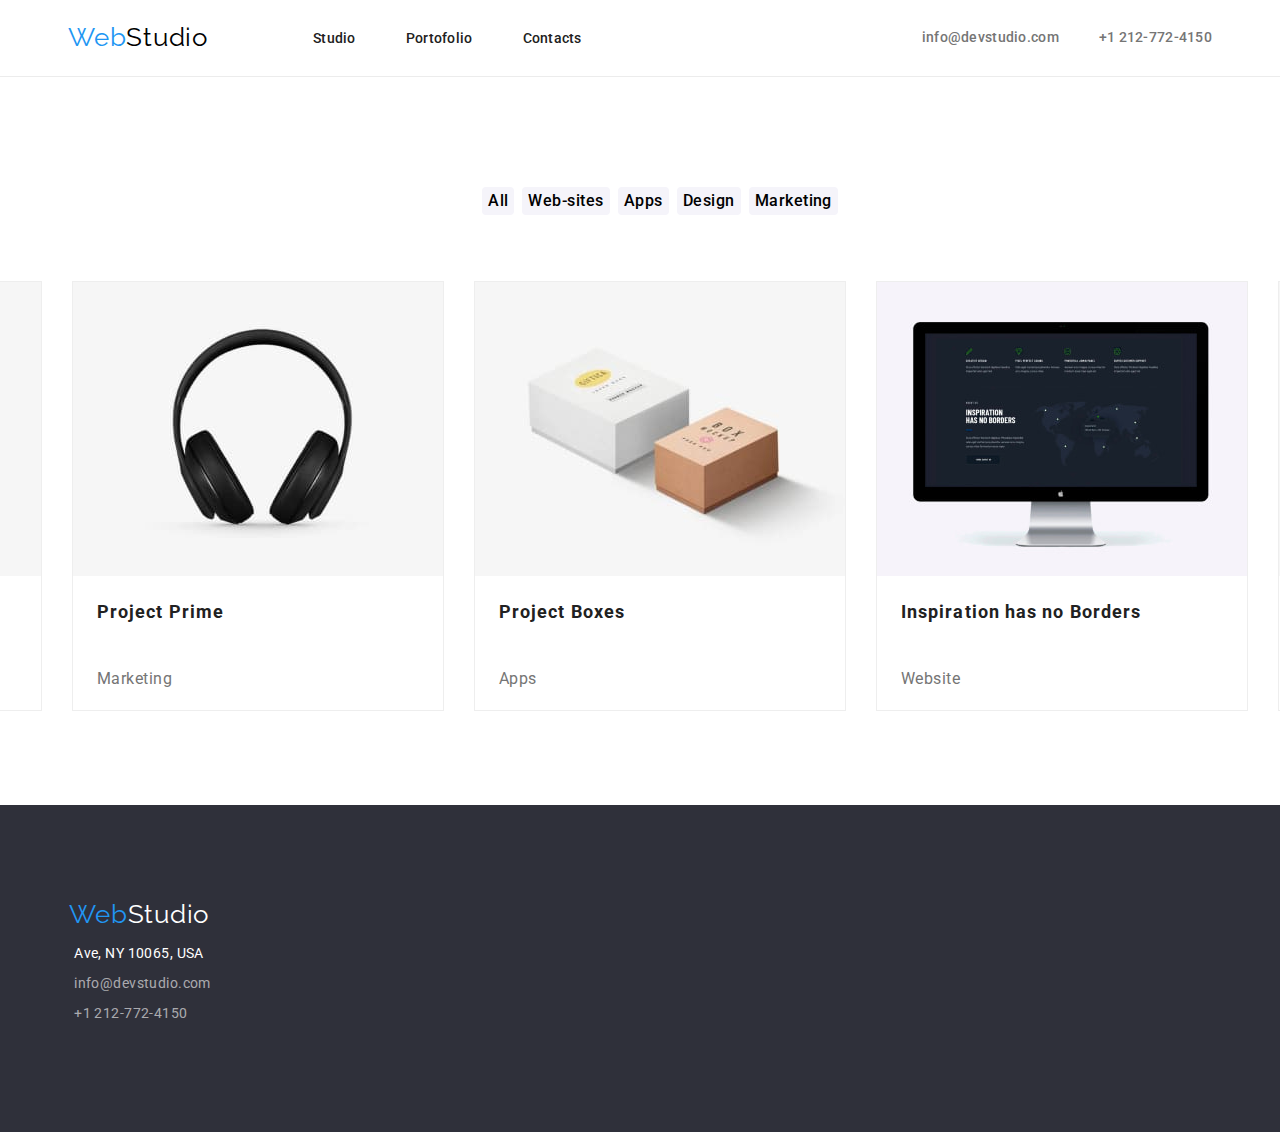
==== portfolio.html @ 8ca8684a "added-theme 3" ====
<!DOCTYPE html>
<html lang="en">
  <head>
    <meta charset="utf-8" />
    <link
      rel="stylesheet"
      href="node_modules/modern-normalize/modern-normalize.css"
    />
    <link rel="stylesheet" href="css/style.css" />
    <link rel="preconnect" href="https://fonts.googleapis.com" />
    <link rel="preconnect" href="https://fonts.gstatic.com" crossorigin />
    <link
      href="https://fonts.googleapis.com/css2?family=Raleway:wght@700&family=Roboto:wght@400;500;700;900&display=swap"
      rel="stylesheet"
    />

    <title>Portofolio</title>
  </head>
  <body>
    <div class="container">
      <header class="page-header">
        <a class="logo" href="index.html"
          ><span class="logo-first-word">Web</span>Studio</a
        >
        <nav>
          <ul class="list-content header-list">
            <li>
              <a class="link" href="index.html">Studio</a>
            </li>
            <li>
              <a class="link" href="portfolio.html">Portofolio</a>
            </li>
            <li>
              <a class="link" href="#">Contacts</a>
            </li>
          </ul>
        </nav>
        <ul class="list-content header-list-right">
          <li>
            <a class="contact-header" href="mailto:info@devstudio.com"
              ><p>info@devstudio.com</p></a
            >
          </li>
          <li>
            <a class="contact-header" href="tel:+1212-772-4150"
              ><p>+1 212-772-4150</p></a
            >
          </li>
        </ul>
      </header>
      <main>
        <section class="section">
          <ul class="list-content buttons-section">
            <li>
              <button class="buttons" type="button">
                <span class="buttons-text">All</span>
              </button>
            </li>
            <li>
              <button class="buttons" type="button">
                <span class="buttons-text">Web-sites</span>
              </button>
            </li>
            <li>
              <button class="buttons" type="button">
                <span class="buttons-text">Apps</span>
              </button>
            </li>
            <li>
              <button class="buttons" type="button">
                <span class="buttons-text">Design</span>
              </button>
            </li>
            <li>
              <button class="buttons" type="button">
                <span class="buttons-text">Marketing</span>
              </button>
            </li>
          </ul>
          <ul class="list-content projects-container">
            <li>
              <div class="projects">
                <img
                  src="images/project1.jpg"
                  alt="Technoduck Project"
                  width="370px"
                  height="294px"
                />
                <h3 class="projects-name">Technoduck</h3>
                <p class="projects-category">Web-site</p>
              </div>
            </li>
            <li>
              <div class="projects">
                <img
                  src="images/project2.jpg"
                  alt="Poster New Orlean vs Golden Star"
                  width="370px"
                  height="294px"
                />
                <h3 class="projects-name">Poster New Orlean vs Golden Star</h3>
                <p class="projects-category">Design</p>
              </div>
            </li>
            <li>
              <div class="projects">
                <img
                  src="images/project3.jpg"
                  alt="Seafood Restaurant"
                  width="370px"
                  height="294px"
                />
                <h3 class="projects-name">Seafood Restaurant</h3>
                <p class="projects-category">Apps</p>
              </div>
            </li>
            <li>
              <div class="projects">
                <img
                  src="images/project4.jpg"
                  alt="Project Prime"
                  width="370px"
                  height="294px"
                />
                <h3 class="projects-name">Project Prime</h3>
                <p class="projects-category">Marketing</p>
              </div>
            </li>
            <li>
              <div class="projects">
                <img
                  src="images/project5.jpg"
                  alt="Project Boxes"
                  width="370px"
                  height="294px"
                />
                <h3 class="projects-name">Project Boxes</h3>
                <p class="projects-category">Apps</p>
              </div>
            </li>
            <li>
              <div class="projects">
                <img
                  src="images/project6.jpg"
                  alt="Inspiration has no Borders"
                  width="370px"
                  height="294px"
                />
                <h3 class="projects-name">Inspiration has no Borders</h3>
                <p class="projects-category">Website</p>
              </div>
            </li>
            <li>
              <div class="projects">
                <img
                  src="images/project7.jpg"
                  alt="Limited Edition"
                  width="370px"
                  height="294px"
                />
                <h3 class="projects-name">Limited Edition</h3>
                <p class="projects-category">Design</p>
              </div>
            </li>
            <li>
              <div class="projects">
                <img
                  src="images/project8.jpg"
                  alt="Project LAB"
                  width="370px"
                  height="294px"
                />
                <h3 class="projects-name">Project LAB</h3>
                <p class="projects-category">Marketing</p>
              </div>
            </li>
            <li>
              <div class="projects">
                <img
                  src="images/project9.jpg"
                  alt="Growing Business"
                  width="370px"
                  height="294px"
                />
                <h3 class="projects-name">Growing Business</h3>
                <p class="projects-category">Apps</p>
              </div>
            </li>
          </ul>
        </section>
      </main>
      <footer class="footer-page">
        <div class="footer-adress-contacts-container">
          <a class="logo-footer" href="index.html"
            ><span class="logo-footer-first-word">Web</span>Studio</a
          >
          <address>
            <ul class="list-content footer-content">
              <li>
                <a
                  class="adress-footer"
                  href="https://goo.gl/maps/83Axbr2DgfrndoFE7"
                  ><p>Ave, NY 10065, USA</p></a
                >
              </li>
              <li>
                <a class="contact-footer" href="mailto:info@devstudio.com"
                  ><p>info@devstudio.com</p></a
                >
              </li>
              <li>
                <a class="contact-footer" href="tel:+1212-772-4150"
                  ><p>+1 212-772-4150</p></a
                >
              </li>
            </ul>
          </address>
        </div>
      </footer>
    </div>
  </body>
</html>
---- css/style.css ----
/* For all pages */
:root {
  --font-family: inherit;
  --font-weight: 500;
  --main-text-color: #212121;
  --background-color: #ffffff;
  --hover-color: #2196f3;
  --background-footer-color: #2f303a;
  --contacts-and-links-color: #757575;
}
body {
  font-family: "Roboto", "raleway", sans-serif;
  color: var(--main-text-color);
  font-style: normal;
  margin: 0;
}
.container {
  margin: 0 auto;
}
.section {
  padding: 94px 0;
}
.logo {
  width: 145px;
  height: 31px;
  font-family: "Raleway";
  font-size: 26px;
  line-height: 1.19;
  letter-spacing: 0.03em;
  color: #000;
  text-decoration: none;
}
.page-header {
  display: flex;
  justify-content: center;
  margin: 0 auto;
  align-items: center;
  border-bottom: 1px solid #ececec;
}
.header-list {
  display: flex;
  gap: 50px;
  padding-left: 100px;
}
.header-list-right {
  display: flex;
  gap: 40px;
  margin-left: 300px;
}
.link {
  font-weight: var(--font-weight);
  font-size: 14px;
  line-height: 1.14;
  letter-spacing: 0.02em;
  text-decoration: none;
  color: var(--main-text-color);
}
.link:hover,
.contact-header:hover,
.contact-footer:hover,
.lnk:focus,
.contact-header:focus,
.contact-footer:focus {
  color: var(--hover-color);
}

.contact-header {
  color: var(--contacts-and-links-color);
  font-weight: var(--font-weight);
  font-size: 14px;
  line-height: 1.14;
  letter-spacing: 0.02em;
  text-decoration: none;
  color: var(--contacts-and-links-color);
}

.list-content {
  list-style: none;
}
.footer-adress-contacts-container {
  margin-right: 1035px;
}

.logo-footer {
  font-family: "Raleway";
  width: 145px;
  height: 31px;
  font-size: 26px;
  line-height: 1.19;
  letter-spacing: 0.03em;
  color: var(--background-color);
  text-decoration: none;
  padding-left: 35px;
  padding-bottom: 100px;
}
.footer-page {
  display: flex;
  justify-content: center;
  padding: 94px;
  background-color: var(--background-footer-color);
  margin-bottom: 0;
}
.logo-footer-first-word,
.logo-first-word {
  color: var(--hover-color);
}

.adress-footer {
  font-style: normal;
  font-weight: 400;
  font-size: 14px;
  line-height: 1.14;
  letter-spacing: 0.03em;
  color: var(--background-color);
  text-decoration: none;
}
.adress-footer:hover {
  color: var(--hover-color);
}
.contact-footer {
  font-style: normal;
  font-size: 14px;
  line-height: 1.14;
  letter-spacing: 0.03em;
  color: rgba(255, 255, 255, 0.6);
  text-decoration: none;
}
/* Index */

.main-banner {
  display: flex;
  flex-direction: column;
  flex-wrap: wrap;
  justify-content: center;
  align-items: center;
  background-color: #2f303a;
  height: 600px;
  margin: 0 auto;
}
h1 {
  display: flex;
  flex-wrap: wrap;
  font-family: inherit;
  font-weight: 900;
  font-size: 44px;
  line-height: 60px;
  text-align: center;
  letter-spacing: 0.06em;
  text-transform: uppercase;
  color: var(--background-color);
}

.button-index-page {
  width: 200px;
  background: #2196f3;
  box-shadow: 0px 4px 4px rgba(0, 0, 0, 0.15);
  border-radius: 4px;
  border: none;
}
.button-index-page > p {
  font-weight: 700;
  font-size: 16px;
  line-height: 1.87;
  text-align: center;
  letter-spacing: 0.06em;
  color: #ffffff;
}
.section-main-core-strengths {
  display: flex;
  margin: 0 auto;
  width: 1200px;
}
.main-core-strengths {
  display: flex;
  justify-content: center;
  gap: 30px;
}
.main-strengths-title {
  display: flex;
  font-weight: 700;
  font-size: 14px;
  line-height: 1.14;
  letter-spacing: 0.03em;
  text-transform: uppercase;
  color: var(--main-text-color);
}
.main-strengths-text {
  display: flex;
  font-weight: 400;
  font-size: 14px;
  line-height: 1.71;
  letter-spacing: 0.03em;
  color: var(--contacts-and-links-color);
}
.main-activities {
  display: flex;
  margin: 0 auto;
  gap: 30px;
  width: 1200px;
}
.main-activities-staff-title {
  display: flex;
  margin: 0 auto;
  justify-content: center;
  font-weight: 700;
  font-size: 36px;
  text-align: center;
  line-height: 42px;
  letter-spacing: 0.03em;
  color: var(--main-text-color);
  margin-bottom: 45px;
}
.staff-section {
  display: flex;
  flex-direction: column;
  align-items: center;
  background-color: #f5f4fa;
}
.our-team-title {
  font-weight: 700;
  font-size: 36px;
  line-height: 42px;
  text-align: center;
  letter-spacing: 0.03em;
  color: var(--main-text-color);
}
.main-staff {
  display: flex;
  gap: 30px;
}
.main-staff-card {
  display: flex;
  flex-direction: column;
  background-color: var(--background-color);
  box-shadow: 0px 1px 3px rgba(0, 0, 0, 0.12), 0px 1px 1px rgba(0, 0, 0, 0.14),
    0px 2px 1px rgba(0, 0, 0, 0.2);
  border-radius: 0px 0px 4px 4px;
}
.main-staff-name {
  font-weight: 500;
  font-size: 16px;
  line-height: 1.18;
  text-align: center;
  letter-spacing: 0.03em;
  color: var(--main-text-color);
}
.main-staff-occupation {
  font-weight: 400;
  font-size: 16px;
  line-height: 1.18;
  text-align: center;
  letter-spacing: 0.03em;
  color: var(--contacts-and-links-color);
}
/*Portofolio */

.buttons-section {
  display: flex;
  gap: 8px;
  justify-content: center;
  padding-bottom: 50px;
}
.buttons {
  background-color: #f5f4fa;
  width: 100%;
  border-radius: 4px;
  cursor: pointer;
  border-style: unset;
}
.buttons:hover {
  color: var(--background-color);
  background-color: var(--hover-color);
  box-shadow: 0px 3px 1px rgba(0, 0, 0, 0.1), 0px 1px 2px rgba(0, 0, 0, 0.08),
    0px 2px 2px rgba(0, 0, 0, 0.12);
}
.buttons-text {
  font-family: "Roboto";
  font-weight: var(--font-weight);
  font-size: 16px;
  line-height: 1.62;
  text-align: center;
  letter-spacing: 0.03em;
}
.projects-container {
  display: flex;
  justify-content: center;
  margin: 0 auto;
  gap: 30px;
  width: 1200px;
}

.projects {
  display: flex;
  flex-direction: column;
  border: 1px solid #eeeeee;
}

.projects-name {
  font-size: 18px;
  line-height: 2;
  letter-spacing: 0.06em;
  margin-left: 24px;
}

.projects-category {
  font-size: 16px;
  line-height: 1.87;
  letter-spacing: 0.03em;
  color: var(--contacts-and-links-color);
  margin-left: 24px;
}
.portfolio-footer-page {
  display: flex;
  justify-content: center;
  padding: 94px;
  margin: 0 auto;
  background-color: var(--background-footer-color);
  margin-bottom: 0;
}
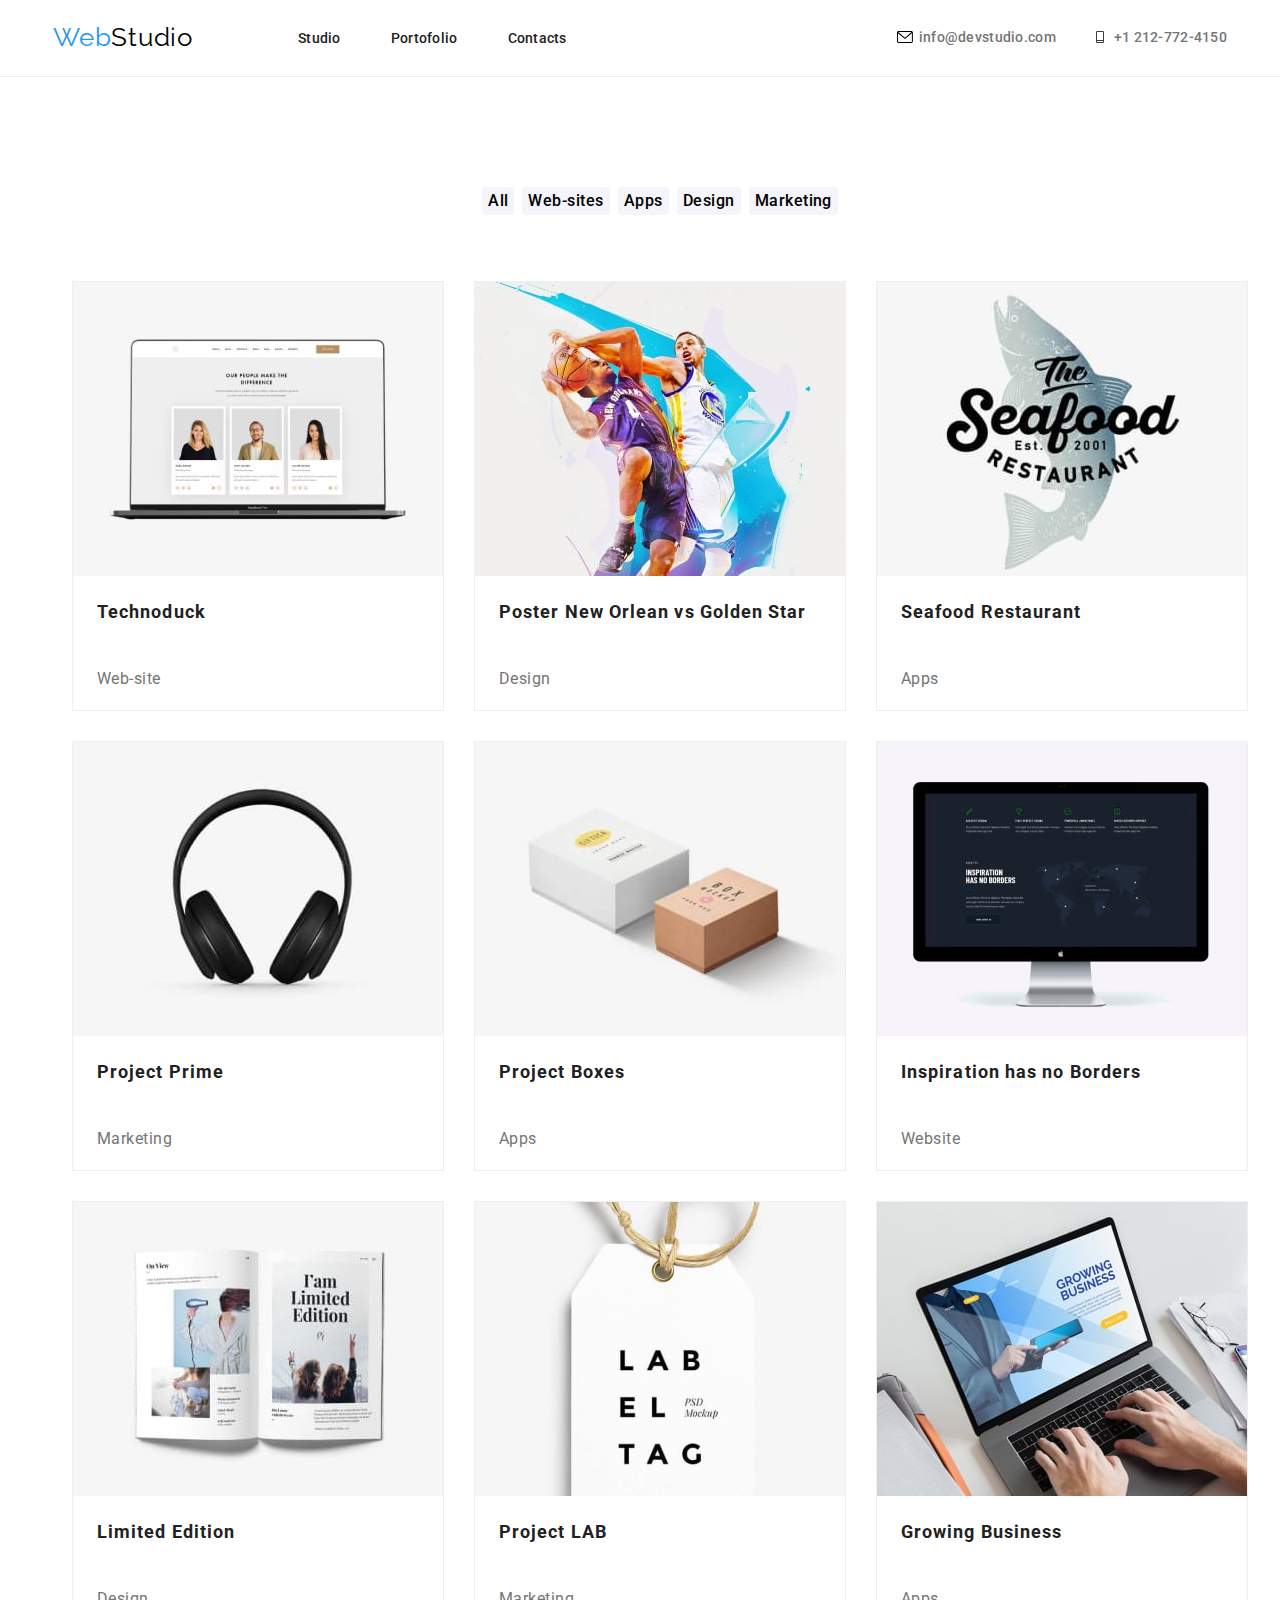
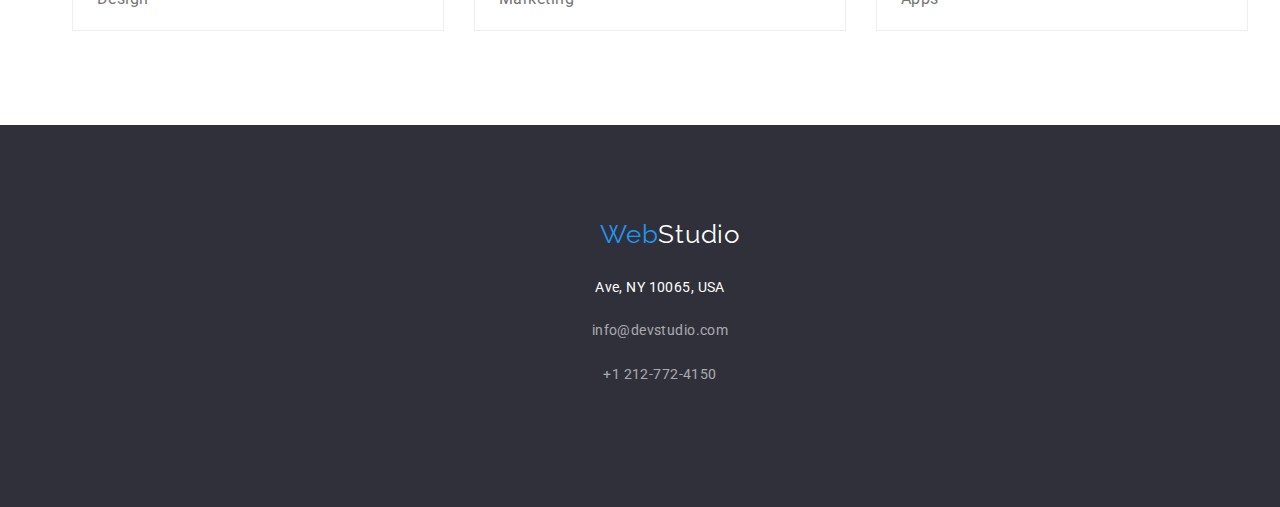
==== commit 4c858c51: "another-changes" ====
--- a/portfolio.html
+++ b/portfolio.html
@@ -35,16 +35,35 @@
             </li>
           </ul>
         </nav>
+
         <ul class="list-content header-list-right">
           <li>
-            <a class="contact-header" href="mailto:info@devstudio.com"
-              ><p>info@devstudio.com</p></a
-            >
-          </li>
-          <li>
-            <a class="contact-header" href="tel:+1212-772-4150"
-              ><p>+1 212-772-4150</p></a
-            >
+            <svg class="contact-header-svg">
+              <use
+                href="./images/icons-svg.svg#iconmail1"
+                width="16px"
+                height="12px"
+              ></use>
+            </svg>
+          </li>
+          <li>
+            <a class="contact-header" href="mailto:info@devstudio.com">
+              <p>info@devstudio.com</p>
+            </a>
+          </li>
+          <li>
+            <svg class="contact-header-svg">
+              <use
+                href="./images/icons-svg.svg#icon-phone-1"
+                width="16px"
+                height="12px"
+              ></use>
+            </svg>
+          </li>
+          <li>
+            <a class="contact-header" href="tel:+1212-772-4150">
+              <p>+1 212-772-4150</p>
+            </a>
           </li>
         </ul>
       </header>
--- a/css/style.css
+++ b/css/style.css
@@ -12,7 +12,7 @@
   font-family: "Roboto", "raleway", sans-serif;
   color: var(--main-text-color);
   font-style: normal;
-  margin: 0;
+  margin: 0 auto;
 }
 .container {
   margin: 0 auto;
@@ -44,8 +44,16 @@
 }
 .header-list-right {
   display: flex;
-  gap: 40px;
-  margin-left: 300px;
+  gap: 6px;
+  padding-left: 300px;
+}
+.contact-header-svg {
+  display: flex;
+  margin: 15px 0 0 30px;
+  width: 16px;
+  height: 14px;
+}
+.contact-header-svg > use {
 }
 .link {
   font-weight: var(--font-weight);
@@ -78,7 +86,6 @@
   list-style: none;
 }
 .footer-adress-contacts-container {
-  margin-right: 1035px;
 }
 
 .logo-footer {
@@ -90,8 +97,12 @@
   letter-spacing: 0.03em;
   color: var(--background-color);
   text-decoration: none;
-  padding-left: 35px;
-  padding-bottom: 100px;
+  padding-left: 60px;
+}
+.footer-content {
+  display: flex;
+  flex-direction: column;
+  align-items: center;
 }
 .footer-page {
   display: flex;
@@ -105,7 +116,8 @@
   color: var(--hover-color);
 }
 
-.adress-footer {
+.adress-footer,
+.contact-footer {
   font-style: normal;
   font-weight: 400;
   font-size: 14px;
@@ -118,24 +130,34 @@
   color: var(--hover-color);
 }
 .contact-footer {
-  font-style: normal;
-  font-size: 14px;
-  line-height: 1.14;
-  letter-spacing: 0.03em;
   color: rgba(255, 255, 255, 0.6);
-  text-decoration: none;
-}
+}
+#titleFooter {
+  font-weight: 700;
+  font-size: 14px;
+  line-height: 16px;
+  letter-spacing: 0.03em;
+  text-transform: uppercase;
+  color: #ffffff;
+}
+.socials-footer-container {
+  display: flex;
+}
+.socials-icons-footer {
+  display: flex;
+}
+/* svgs */
 /* Index */
-
 .main-banner {
   display: flex;
   flex-direction: column;
-  flex-wrap: wrap;
-  justify-content: center;
   align-items: center;
-  background-color: #2f303a;
+  justify-content: center;
+  background: linear-gradient(#2f303a66 40%, rgba(47, 48, 58, 0.4)),
+    url("../images/banner-img.jpg") no-repeat;
+  margin: 0 auto;
+  width: 1600px;
   height: 600px;
-  margin: 0 auto;
 }
 h1 {
   display: flex;
@@ -143,7 +165,7 @@
   font-family: inherit;
   font-weight: 900;
   font-size: 44px;
-  line-height: 60px;
+  line-height: 1.36;
   text-align: center;
   letter-spacing: 0.06em;
   text-transform: uppercase;
@@ -165,16 +187,31 @@
   letter-spacing: 0.06em;
   color: #ffffff;
 }
-.section-main-core-strengths {
-  display: flex;
+.main-strengths-svg-container {
+  display: flex;
+  justify-content: center;
+  gap: 30px;
+  margin-bottom: 30px;
+}
+.strengths-svg-window {
+  display: flex;
+  align-text: center;
+  width: 270px;
+  height: 120px;
+
+  background: #f5f4fa;
+  border-radius: 4px;
+}
+.strengths-svg-window > svg > use {
+  transform: translate(99px, 25px);
+}
+.main-core-strengths {
+  display: flex;
+  justify-content: center;
+  gap: 30px;
   margin: 0 auto;
   width: 1200px;
 }
-.main-core-strengths {
-  display: flex;
-  justify-content: center;
-  gap: 30px;
-}
 .main-strengths-title {
   display: flex;
   font-weight: 700;
@@ -202,10 +239,10 @@
   display: flex;
   margin: 0 auto;
   justify-content: center;
+  text-align: center;
   font-weight: 700;
   font-size: 36px;
-  text-align: center;
-  line-height: 42px;
+  line-height: 1.16;
   letter-spacing: 0.03em;
   color: var(--main-text-color);
   margin-bottom: 45px;
@@ -219,10 +256,24 @@
 .our-team-title {
   font-weight: 700;
   font-size: 36px;
-  line-height: 42px;
-  text-align: center;
-  letter-spacing: 0.03em;
-  color: var(--main-text-color);
+  line-height: 1.16;
+  text-align: center;
+  letter-spacing: 0.03em;
+  color: var(--main-text-color);
+}
+.icons-staff {
+  display: flex;
+  justify-content: flex-start;
+  align-items: flex-start;
+  gap: 10px;
+}
+.icons-staff-item {
+  display: flex;
+  justify-content: flex-start;
+  align-items: flex-start;
+}
+.icons-staff > .icons-staff-item > a > svg > use {
+  transform: scale(0.46, 0.46);
 }
 .main-staff {
   display: flex;
@@ -252,6 +303,36 @@
   letter-spacing: 0.03em;
   color: var(--contacts-and-links-color);
 }
+.regular-customers-title {
+  font-weight: 700;
+  font-size: 27px;
+  line-height: 42px;
+  text-align: center;
+  padding: 94px 0 16px 0;
+  letter-spacing: 0.03em;
+  color: var(--main-text-color);
+}
+.regular-customers-container {
+  display: flex;
+  gap: 30px;
+  justify-content: center;
+  align-items: center;
+  margin: 0 auto;
+  width: 1200px;
+  padding-bottom: 94px;
+}
+.regular-customers-window {
+  display: flex;
+  justify-content: center;
+  box-sizing: border-box;
+  width: 170px;
+  height: 92px;
+  border: 1px solid #afb1b8;
+  border-radius: 4px;
+}
+.regular-customers-window > svg > use {
+  transform: scale(0.53, 0.53) translate(68px, 40px);
+}
 /*Portofolio */
 
 .buttons-section {
@@ -262,7 +343,6 @@
 }
 .buttons {
   background-color: #f5f4fa;
-  width: 100%;
   border-radius: 4px;
   cursor: pointer;
   border-style: unset;
@@ -285,6 +365,7 @@
   display: flex;
   justify-content: center;
   margin: 0 auto;
+  flex-wrap: wrap;
   gap: 30px;
   width: 1200px;
 }
@@ -315,5 +396,8 @@
   padding: 94px;
   margin: 0 auto;
   background-color: var(--background-footer-color);
-  margin-bottom: 0;
-}
+}
+/* Icons-svg */
+#iconmail1 {
+  stroke: #757575;
+}
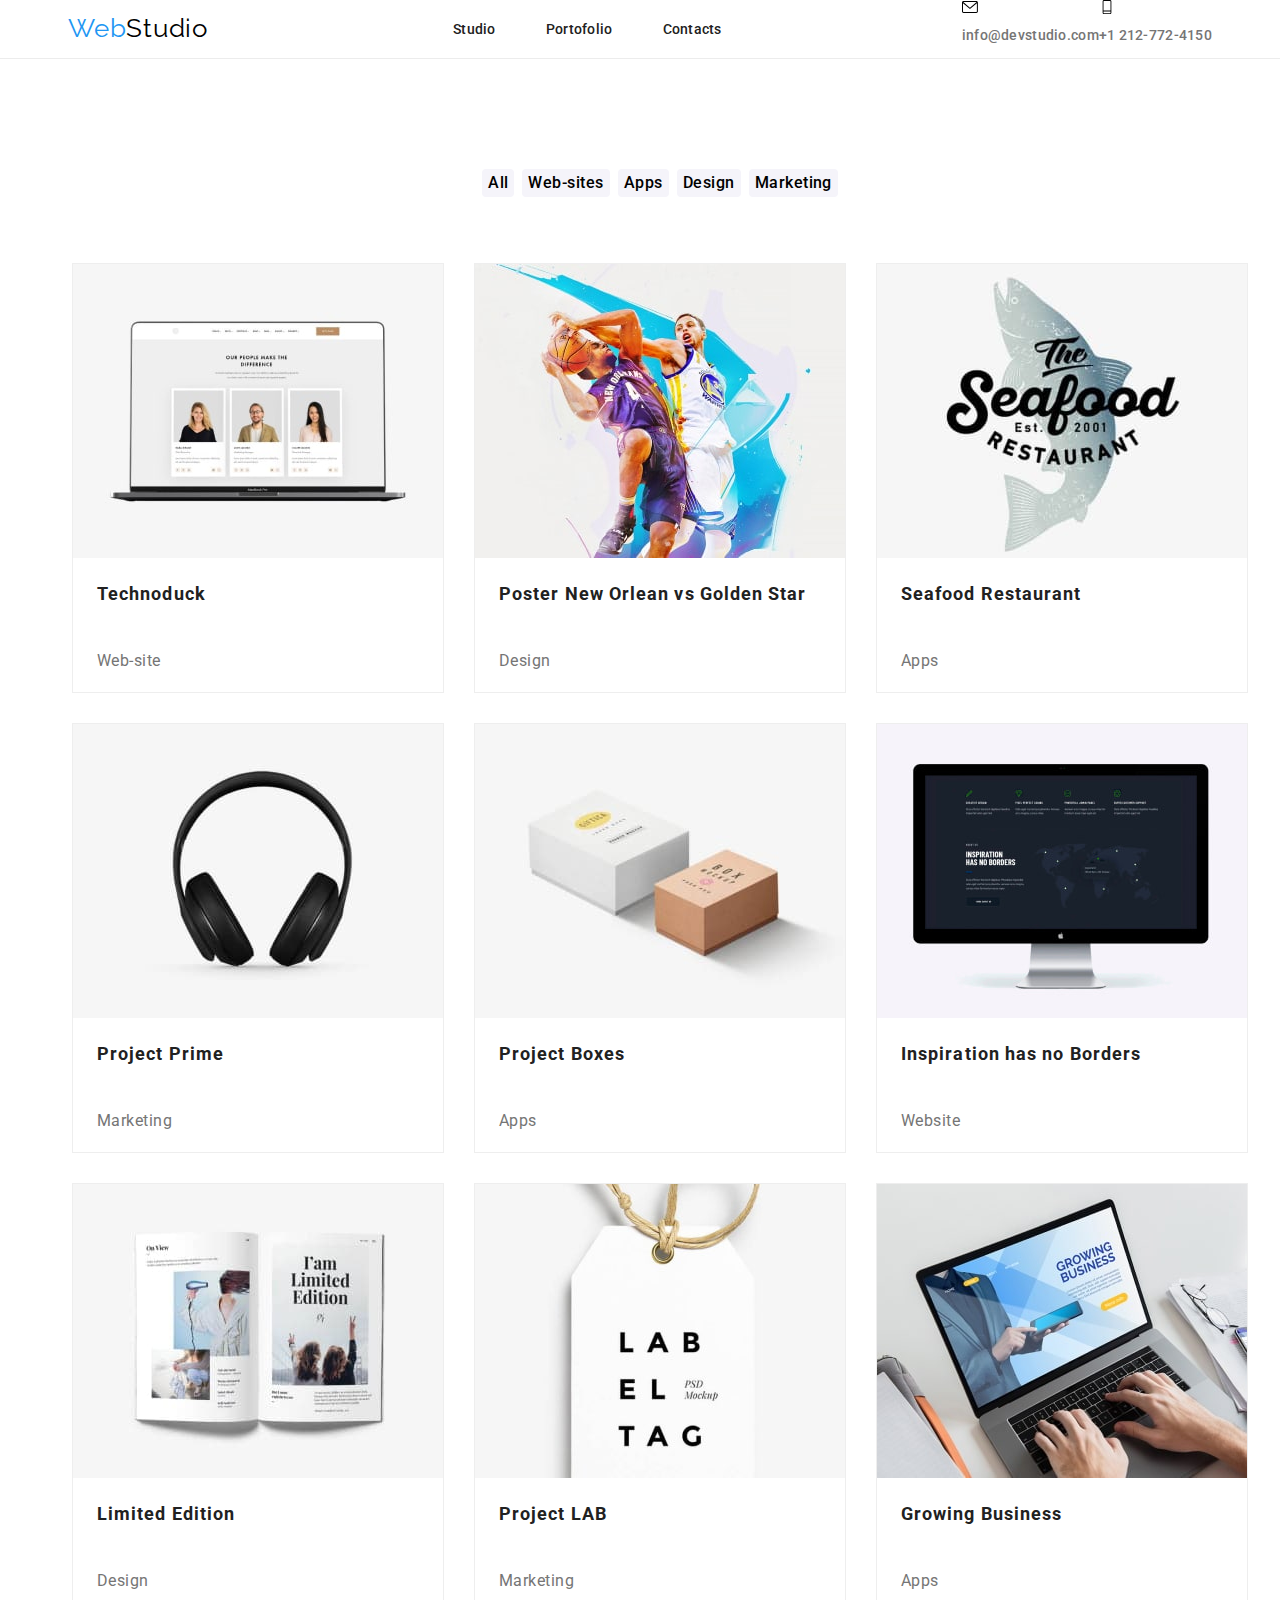
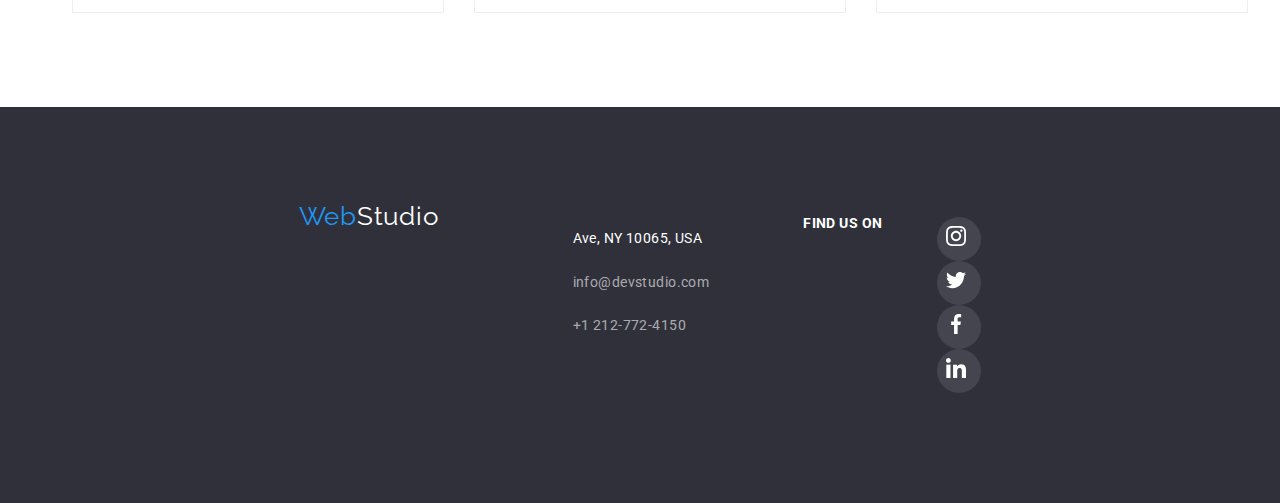
==== commit 01913455: "changes-at-placement" ====
--- a/portfolio.html
+++ b/portfolio.html
@@ -17,7 +17,7 @@
     <title>Portofolio</title>
   </head>
   <body>
-    <div class="container">
+    <div>
       <header class="page-header">
         <a class="logo" href="index.html"
           ><span class="logo-first-word">Web</span>Studio</a
@@ -35,33 +35,21 @@
             </li>
           </ul>
         </nav>
-
         <ul class="list-content header-list-right">
           <li>
-            <svg class="contact-header-svg">
-              <use
-                href="./images/icons-svg.svg#iconmail1"
-                width="16px"
-                height="12px"
-              ></use>
-            </svg>
-          </li>
-          <li>
             <a class="contact-header" href="mailto:info@devstudio.com">
+              <svg class="contact-header-svg">
+                <use href="./images/icons-svg.svg#iconmail1"></use>
+              </svg>
               <p>info@devstudio.com</p>
             </a>
           </li>
           <li>
-            <svg class="contact-header-svg">
-              <use
-                href="./images/icons-svg.svg#icon-phone-1"
-                width="16px"
-                height="12px"
-              ></use>
-            </svg>
-          </li>
-          <li>
             <a class="contact-header" href="tel:+1212-772-4150">
+              <svg class="contact-header-svg">
+                <use href="./images/icons-svg.svg#icon-phone-1"></use>
+              </svg>
+
               <p>+1 212-772-4150</p>
             </a>
           </li>
@@ -209,31 +197,88 @@
         </section>
       </main>
       <footer class="footer-page">
-        <div class="footer-adress-contacts-container">
-          <a class="logo-footer" href="index.html"
-            ><span class="logo-footer-first-word">Web</span>Studio</a
-          >
-          <address>
-            <ul class="list-content footer-content">
-              <li>
-                <a
-                  class="adress-footer"
-                  href="https://goo.gl/maps/83Axbr2DgfrndoFE7"
-                  ><p>Ave, NY 10065, USA</p></a
-                >
-              </li>
-              <li>
-                <a class="contact-footer" href="mailto:info@devstudio.com"
-                  ><p>info@devstudio.com</p></a
-                >
-              </li>
-              <li>
-                <a class="contact-footer" href="tel:+1212-772-4150"
-                  ><p>+1 212-772-4150</p></a
-                >
-              </li>
-            </ul>
-          </address>
+        <div class="container footer-container">
+          <div class="footer-adress-contacts-container">
+            <div>
+              <a class="logo-footer" href="index.html"
+                ><span class="logo-footer-first-word">Web</span>Studio</a
+              >
+            </div>
+            <address>
+              <ul class="list-content address-container">
+                <li>
+                  <a
+                    class="adress-footer"
+                    href="https://goo.gl/maps/83Axbr2DgfrndoFE7"
+                    ><p>Ave, NY 10065, USA</p></a
+                  >
+                </li>
+                <li>
+                  <a class="contact-footer" href="mailto:info@devstudio.com"
+                    ><p>info@devstudio.com</p></a
+                  >
+                </li>
+                <li>
+                  <a class="contact-footer" href="tel:+1212-772-4150"
+                    ><p>+1 212-772-4150</p></a
+                  >
+                </li>
+              </ul>
+            </address>
+            <div class="socials-footer-container">
+              <h3 id="titleFooter">Find Us On</h3>
+              <ul class="list-content">
+                <li>
+                  <a class="socials-icons-footer" href="#"
+                    ><svg width="44px" height="44px">
+                      <use
+                        href="./images/icons-svg.svg#icon-instagram-2 "
+                        width="20px"
+                        height="20px"
+                        x="9"
+                        y="9"
+                      ></use></svg
+                  ></a>
+                </li>
+                <li>
+                  <a class="socials-icons-footer" href="#"
+                    ><svg width="44px" height="44px">
+                      <use
+                        href="./images/icons-svg.svg#icon-twitter "
+                        width="20px"
+                        height="20px"
+                        x="9"
+                        y="9"
+                      ></use></svg
+                  ></a>
+                </li>
+                <li>
+                  <a class="socials-icons-footer" href="#"
+                    ><svg width="44px" height="44px">
+                      <use
+                        href="./images/icons-svg.svg#icon-facebook-1 "
+                        width="20px"
+                        height="20px"
+                        x="9"
+                        y="9"
+                      ></use></svg
+                  ></a>
+                </li>
+                <li>
+                  <a class="socials-icons-footer" href="#"
+                    ><svg width="44px" height="44px">
+                      <use
+                        href="./images/icons-svg.svg#icon-linkedin-1 "
+                        width="20px"
+                        height="20px"
+                        x="9"
+                        y="9"
+                      ></use></svg
+                  ></a>
+                </li>
+              </ul>
+            </div>
+          </div>
         </div>
       </footer>
     </div>
--- a/css/style.css
+++ b/css/style.css
@@ -15,7 +15,8 @@
   margin: 0 auto;
 }
 .container {
-  margin: 0 auto;
+  max-width: 1200px;
+  margin: auto;
 }
 .section {
   padding: 94px 0;
@@ -29,31 +30,27 @@
   letter-spacing: 0.03em;
   color: #000;
   text-decoration: none;
+  padding-right: 200px;
 }
 .page-header {
   display: flex;
   justify-content: center;
-  margin: 0 auto;
   align-items: center;
   border-bottom: 1px solid #ececec;
 }
 .header-list {
   display: flex;
   gap: 50px;
-  padding-left: 100px;
-}
-.header-list-right {
-  display: flex;
-  gap: 6px;
-  padding-left: 300px;
-}
+  padding-right: 200px;
+}
+.header-list-right,
 .contact-header-svg {
   display: flex;
-  margin: 15px 0 0 30px;
+  margin: 0;
+}
+.contact-header-svg {
   width: 16px;
   height: 14px;
-}
-.contact-header-svg > use {
 }
 .link {
   font-weight: var(--font-weight);
@@ -68,7 +65,10 @@
 .contact-footer:hover,
 .lnk:focus,
 .contact-header:focus,
-.contact-footer:focus {
+.contact-footer:focus,
+.contact-header-svg:hover,
+.contact-header-svg:focus {
+  fill: var(--hover-color);
   color: var(--hover-color);
 }
 
@@ -86,6 +86,10 @@
   list-style: none;
 }
 .footer-adress-contacts-container {
+  display: flex;
+  gap: 94px;
+  max-width: 1200px;
+  margin: 0 auto;
 }
 
 .logo-footer {
@@ -97,19 +101,14 @@
   letter-spacing: 0.03em;
   color: var(--background-color);
   text-decoration: none;
-  padding-left: 60px;
-}
-.footer-content {
-  display: flex;
-  flex-direction: column;
-  align-items: center;
 }
 .footer-page {
-  display: flex;
-  justify-content: center;
+  background-color: var(--background-footer-color);
   padding: 94px;
-  background-color: var(--background-footer-color);
-  margin-bottom: 0;
+}
+.footer-container {
+  display: flex;
+  gap: 30px;
 }
 .logo-footer-first-word,
 .logo-first-word {
@@ -118,6 +117,9 @@
 
 .adress-footer,
 .contact-footer {
+  display: flex;
+  flex-direction: column;
+  gap: 10px;
   font-style: normal;
   font-weight: 400;
   font-size: 14px;
@@ -142,9 +144,21 @@
 }
 .socials-footer-container {
   display: flex;
+  gap: 15px;
 }
 .socials-icons-footer {
   display: flex;
+  justify-content: center;
+  align-items: center;
+  border-radius: 50%;
+  background-color: rgba(255, 255, 255, 0.1);
+}
+.socials-icons-footer use {
+  fill: #fff;
+}
+.socials-icons-footer:hover,
+.socials-icons-footer:focus {
+  background-color: var(--hover-color);
 }
 /* svgs */
 /* Index */
@@ -155,9 +169,10 @@
   justify-content: center;
   background: linear-gradient(#2f303a66 40%, rgba(47, 48, 58, 0.4)),
     url("../images/banner-img.jpg") no-repeat;
-  margin: 0 auto;
-  width: 1600px;
-  height: 600px;
+  background-size: cover;
+  background-position: center;
+  padding: 200px 0;
+  margin: auto;
 }
 h1 {
   display: flex;
@@ -170,6 +185,7 @@
   letter-spacing: 0.06em;
   text-transform: uppercase;
   color: var(--background-color);
+  width: 700px;
 }
 
 .button-index-page {
@@ -187,18 +203,15 @@
   letter-spacing: 0.06em;
   color: #ffffff;
 }
-.main-strengths-svg-container {
-  display: flex;
-  justify-content: center;
-  gap: 30px;
-  margin-bottom: 30px;
-}
+.main-strengths-container {
+  display: flex;
+  flex-direction: column;
+  gap: 30px;
+}
+
 .strengths-svg-window {
-  display: flex;
-  align-text: center;
   width: 270px;
   height: 120px;
-
   background: #f5f4fa;
   border-radius: 4px;
 }
@@ -210,7 +223,6 @@
   justify-content: center;
   gap: 30px;
   margin: 0 auto;
-  width: 1200px;
 }
 .main-strengths-title {
   display: flex;
@@ -233,7 +245,6 @@
   display: flex;
   margin: 0 auto;
   gap: 30px;
-  width: 1200px;
 }
 .main-activities-staff-title {
   display: flex;
@@ -268,12 +279,19 @@
   gap: 10px;
 }
 .icons-staff-item {
-  display: flex;
-  justify-content: flex-start;
-  align-items: flex-start;
-}
-.icons-staff > .icons-staff-item > a > svg > use {
-  transform: scale(0.46, 0.46);
+  fill: #afb1b8;
+  display: flex;
+  justify-content: center;
+  align-items: center;
+  width: 44px;
+  height: 44px;
+  border-radius: 50%;
+  margin-bottom: 10px;
+}
+.icons-staff-item:hover,
+.icons-staff-item:focus {
+  fill: #ffffff;
+  background-color: var(--hover-color);
 }
 .main-staff {
   display: flex;
@@ -294,6 +312,7 @@
   text-align: center;
   letter-spacing: 0.03em;
   color: var(--main-text-color);
+  margin-bottom: 1px;
 }
 .main-staff-occupation {
   font-weight: 400;
@@ -302,36 +321,38 @@
   text-align: center;
   letter-spacing: 0.03em;
   color: var(--contacts-and-links-color);
+  padding-bottom: 10px;
 }
 .regular-customers-title {
   font-weight: 700;
-  font-size: 27px;
-  line-height: 42px;
-  text-align: center;
-  padding: 94px 0 16px 0;
-  letter-spacing: 0.03em;
-  color: var(--main-text-color);
-}
-.regular-customers-container {
-  display: flex;
-  gap: 30px;
-  justify-content: center;
-  align-items: center;
-  margin: 0 auto;
-  width: 1200px;
-  padding-bottom: 94px;
+  font-size: 36px;
+  line-height: 1.16;
+  text-align: center;
+  letter-spacing: 0.03em;
+}
+.regular-customers-list {
+  display: flex;
+  gap: 30px;
+  justify-content: center;
+  align-items: center;
+  padding-top: 50px;
+  margin: 0;
 }
 .regular-customers-window {
-  display: flex;
-  justify-content: center;
-  box-sizing: border-box;
-  width: 170px;
-  height: 92px;
   border: 1px solid #afb1b8;
   border-radius: 4px;
+  display: flex;
+  justify-content: center;
+  align-items: center;
+  fill: #afb1b8;
 }
 .regular-customers-window > svg > use {
   transform: scale(0.53, 0.53) translate(68px, 40px);
+}
+.regular-customers-window:hover,
+.regular-customers-window:focus {
+  fill: var(--hover-color);
+  border: 1px solid var(--hover-color);
 }
 /*Portofolio */
 
@@ -375,6 +396,11 @@
   flex-direction: column;
   border: 1px solid #eeeeee;
 }
+.projects:hover,
+.projects:focus {
+  box-shadow: 0px 1px 1px rgba(0, 0, 0, 0.12), 0px 4px 4px rgba(0, 0, 0, 0.06),
+    1px 4px 6px rgba(0, 0, 0, 0.16);
+}
 
 .projects-name {
   font-size: 18px;
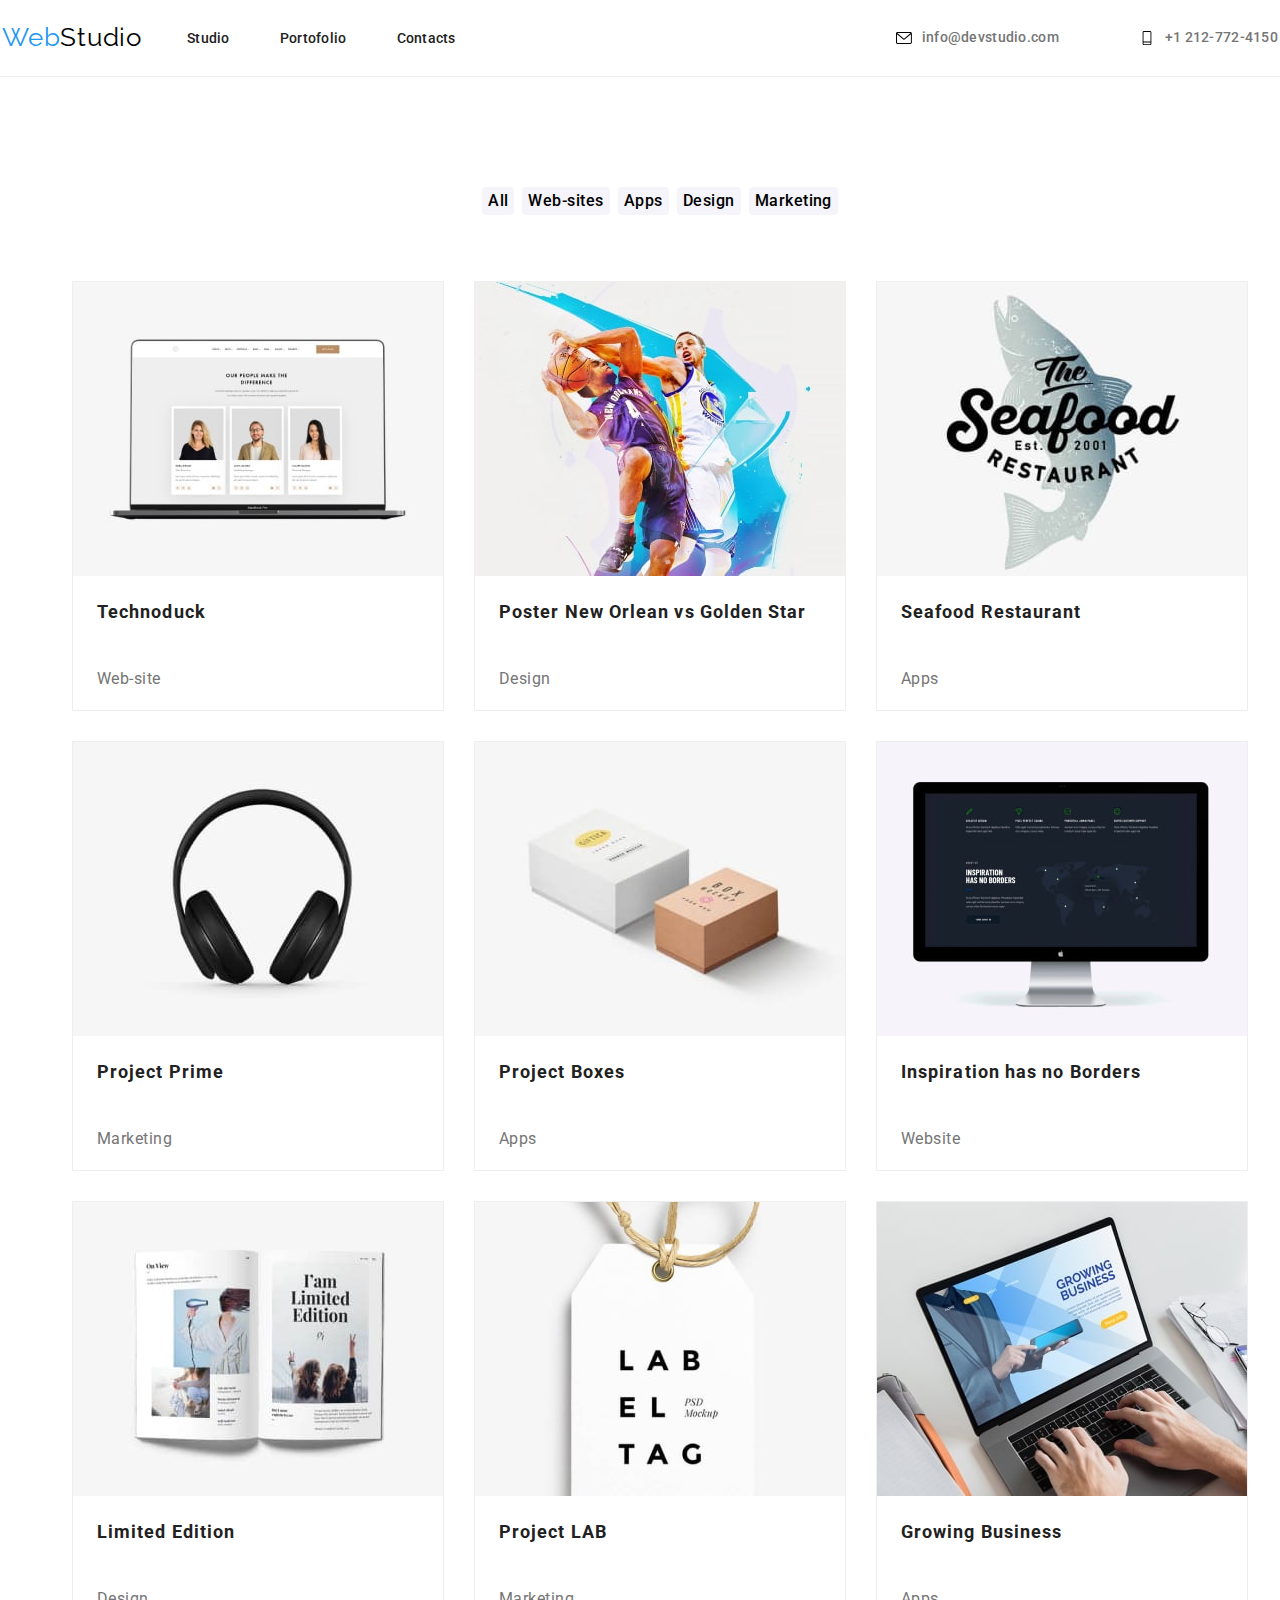
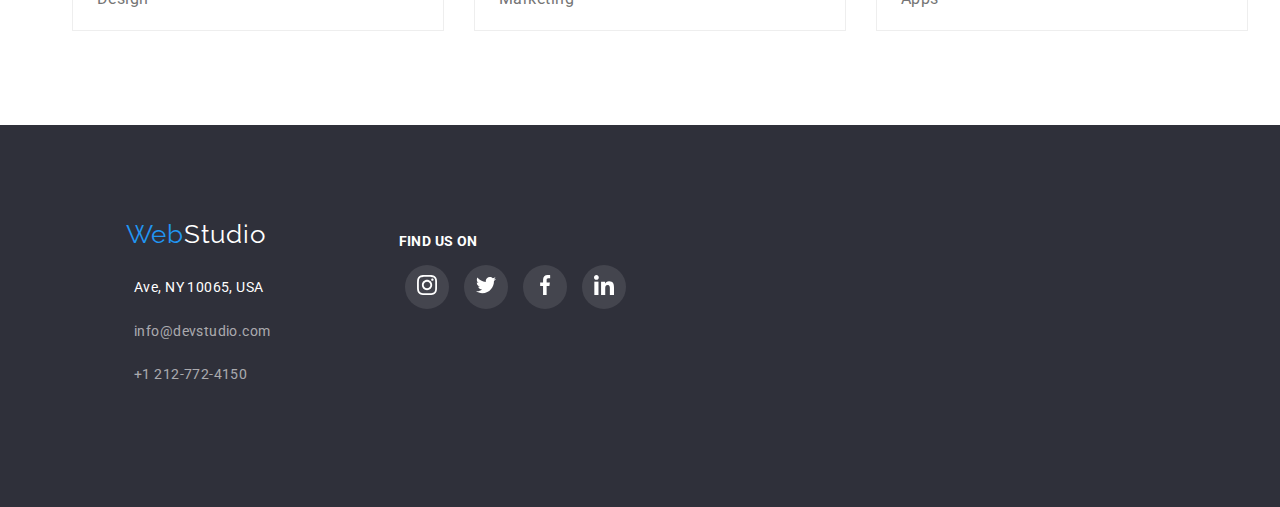
==== commit bf4f0431: "updated-header-and-footer-portfolio" ====
--- a/portfolio.html
+++ b/portfolio.html
@@ -18,7 +18,7 @@
   </head>
   <body>
     <div>
-      <header class="page-header">
+      <header class="hero-container">
         <a class="logo" href="index.html"
           ><span class="logo-first-word">Web</span>Studio</a
         >
@@ -197,14 +197,13 @@
         </section>
       </main>
       <footer class="footer-page">
-        <div class="container footer-container">
-          <div class="footer-adress-contacts-container">
-            <div>
-              <a class="logo-footer" href="index.html"
-                ><span class="logo-footer-first-word">Web</span>Studio</a
-              >
-            </div>
-            <address>
+        <div class="footer-main-container">
+          <div class="footer-contacts">
+            <a class="logo-footer" href="index.html"
+              ><span class="logo-footer-first-word">Web</span>Studio</a
+            >
+
+            <address class="address-container">
               <ul class="list-content address-container">
                 <li>
                   <a
@@ -225,59 +224,41 @@
                 </li>
               </ul>
             </address>
-            <div class="socials-footer-container">
-              <h3 id="titleFooter">Find Us On</h3>
-              <ul class="list-content">
-                <li>
-                  <a class="socials-icons-footer" href="#"
-                    ><svg width="44px" height="44px">
-                      <use
-                        href="./images/icons-svg.svg#icon-instagram-2 "
-                        width="20px"
-                        height="20px"
-                        x="9"
-                        y="9"
-                      ></use></svg
-                  ></a>
-                </li>
-                <li>
-                  <a class="socials-icons-footer" href="#"
-                    ><svg width="44px" height="44px">
-                      <use
-                        href="./images/icons-svg.svg#icon-twitter "
-                        width="20px"
-                        height="20px"
-                        x="9"
-                        y="9"
-                      ></use></svg
-                  ></a>
-                </li>
-                <li>
-                  <a class="socials-icons-footer" href="#"
-                    ><svg width="44px" height="44px">
-                      <use
-                        href="./images/icons-svg.svg#icon-facebook-1 "
-                        width="20px"
-                        height="20px"
-                        x="9"
-                        y="9"
-                      ></use></svg
-                  ></a>
-                </li>
-                <li>
-                  <a class="socials-icons-footer" href="#"
-                    ><svg width="44px" height="44px">
-                      <use
-                        href="./images/icons-svg.svg#icon-linkedin-1 "
-                        width="20px"
-                        height="20px"
-                        x="9"
-                        y="9"
-                      ></use></svg
-                  ></a>
-                </li>
-              </ul>
-            </div>
+          </div>
+          <div>
+            <h3 id="titleFooter">Find Us On</h3>
+            <ul class="list-content socials-footer-container">
+              <li class="socials-icons-footer">
+                <a href="#"
+                  ><svg width="20px" height="20px">
+                    <use
+                      href="./images/icons-svg.svg#icon-instagram-2 "
+                    ></use></svg
+                ></a>
+              </li>
+              <li class="socials-icons-footer">
+                <a href="#"
+                  ><svg width="20px" height="20px">
+                    <use href="./images/icons-svg.svg#icon-twitter "></use></svg
+                ></a>
+              </li>
+              <li class="socials-icons-footer">
+                <a href="#"
+                  ><svg width="20px" height="20px">
+                    <use
+                      href="./images/icons-svg.svg#icon-facebook-1 "
+                    ></use></svg
+                ></a>
+              </li>
+              <li class="socials-icons-footer">
+                <a href="#"
+                  ><svg width="20px" height="20px">
+                    <use
+                      href="./images/icons-svg.svg#icon-linkedin-1 "
+                    ></use></svg
+                ></a>
+              </li>
+            </ul>
           </div>
         </div>
       </footer>
--- a/css/style.css
+++ b/css/style.css
@@ -30,9 +30,9 @@
   letter-spacing: 0.03em;
   color: #000;
   text-decoration: none;
-  padding-right: 200px;
-}
-.page-header {
+  /* padding-right: 140px; */
+}
+.hero-container {
   display: flex;
   justify-content: center;
   align-items: center;
@@ -40,13 +40,17 @@
 }
 .header-list {
   display: flex;
+  flex-grow: 1;
   gap: 50px;
-  padding-right: 200px;
+  padding-right: 340px;
 }
 .header-list-right,
 .contact-header-svg {
   display: flex;
-  margin: 0;
+  justify-content: space-evenly;
+  flex-wrap: wrap;
+  gap: 30px;
+  padding-left: 50px;
 }
 .contact-header-svg {
   width: 16px;
@@ -80,18 +84,20 @@
   letter-spacing: 0.02em;
   text-decoration: none;
   color: var(--contacts-and-links-color);
+  display: flex;
+  align-items: center;
+  gap: 10px;
 }
 
 .list-content {
   list-style: none;
 }
-.footer-adress-contacts-container {
+.footer-main-container {
   display: flex;
   gap: 94px;
   max-width: 1200px;
   margin: 0 auto;
 }
-
 .logo-footer {
   font-family: "Raleway";
   width: 145px;
@@ -110,6 +116,12 @@
   display: flex;
   gap: 30px;
 }
+.footer-contacts {
+  display: flex;
+  flex-direction: column;
+  justify-content: center;
+  align-items: flex-end;
+}
 .logo-footer-first-word,
 .logo-first-word {
   color: var(--hover-color);
@@ -141,6 +153,7 @@
   letter-spacing: 0.03em;
   text-transform: uppercase;
   color: #ffffff;
+  padding: 0 0 0 34px;
 }
 .socials-footer-container {
   display: flex;
@@ -152,6 +165,8 @@
   align-items: center;
   border-radius: 50%;
   background-color: rgba(255, 255, 255, 0.1);
+  width: 44px;
+  height: 44px;
 }
 .socials-icons-footer use {
   fill: #fff;
@@ -161,6 +176,15 @@
   background-color: var(--hover-color);
 }
 /* svgs */
+#iconmail1 {
+  stroke: #757575;
+}
+.features-svg-window > svg > use {
+  transform: translate(99px, 25px);
+}
+.regular-customers-window > svg > use {
+  transform: scale(0.53, 0.53) translate(68px, 40px);
+}
 /* Index */
 .main-banner {
   display: flex;
@@ -187,7 +211,6 @@
   color: var(--background-color);
   width: 700px;
 }
-
 .button-index-page {
   width: 200px;
   background: #2196f3;
@@ -203,28 +226,24 @@
   letter-spacing: 0.06em;
   color: #ffffff;
 }
-.main-strengths-container {
-  display: flex;
-  flex-direction: column;
-  gap: 30px;
-}
-
-.strengths-svg-window {
+.main-features-container {
+  display: flex;
+  flex-direction: column;
+  gap: 30px;
+}
+.features-svg-window {
   width: 270px;
   height: 120px;
   background: #f5f4fa;
   border-radius: 4px;
 }
-.strengths-svg-window > svg > use {
-  transform: translate(99px, 25px);
-}
-.main-core-strengths {
-  display: flex;
-  justify-content: center;
-  gap: 30px;
-  margin: 0 auto;
-}
-.main-strengths-title {
+.main-features {
+  display: flex;
+  justify-content: center;
+  gap: 30px;
+  margin: 0 auto;
+}
+.main-features-title {
   display: flex;
   font-weight: 700;
   font-size: 14px;
@@ -233,7 +252,7 @@
   text-transform: uppercase;
   color: var(--main-text-color);
 }
-.main-strengths-text {
+.main-features-text {
   display: flex;
   font-weight: 400;
   font-size: 14px;
@@ -345,9 +364,6 @@
   justify-content: center;
   align-items: center;
   fill: #afb1b8;
-}
-.regular-customers-window > svg > use {
-  transform: scale(0.53, 0.53) translate(68px, 40px);
 }
 .regular-customers-window:hover,
 .regular-customers-window:focus {
@@ -390,7 +406,6 @@
   gap: 30px;
   width: 1200px;
 }
-
 .projects {
   display: flex;
   flex-direction: column;
@@ -401,14 +416,12 @@
   box-shadow: 0px 1px 1px rgba(0, 0, 0, 0.12), 0px 4px 4px rgba(0, 0, 0, 0.06),
     1px 4px 6px rgba(0, 0, 0, 0.16);
 }
-
 .projects-name {
   font-size: 18px;
   line-height: 2;
   letter-spacing: 0.06em;
   margin-left: 24px;
 }
-
 .projects-category {
   font-size: 16px;
   line-height: 1.87;
@@ -423,7 +436,3 @@
   margin: 0 auto;
   background-color: var(--background-footer-color);
 }
-/* Icons-svg */
-#iconmail1 {
-  stroke: #757575;
-}
